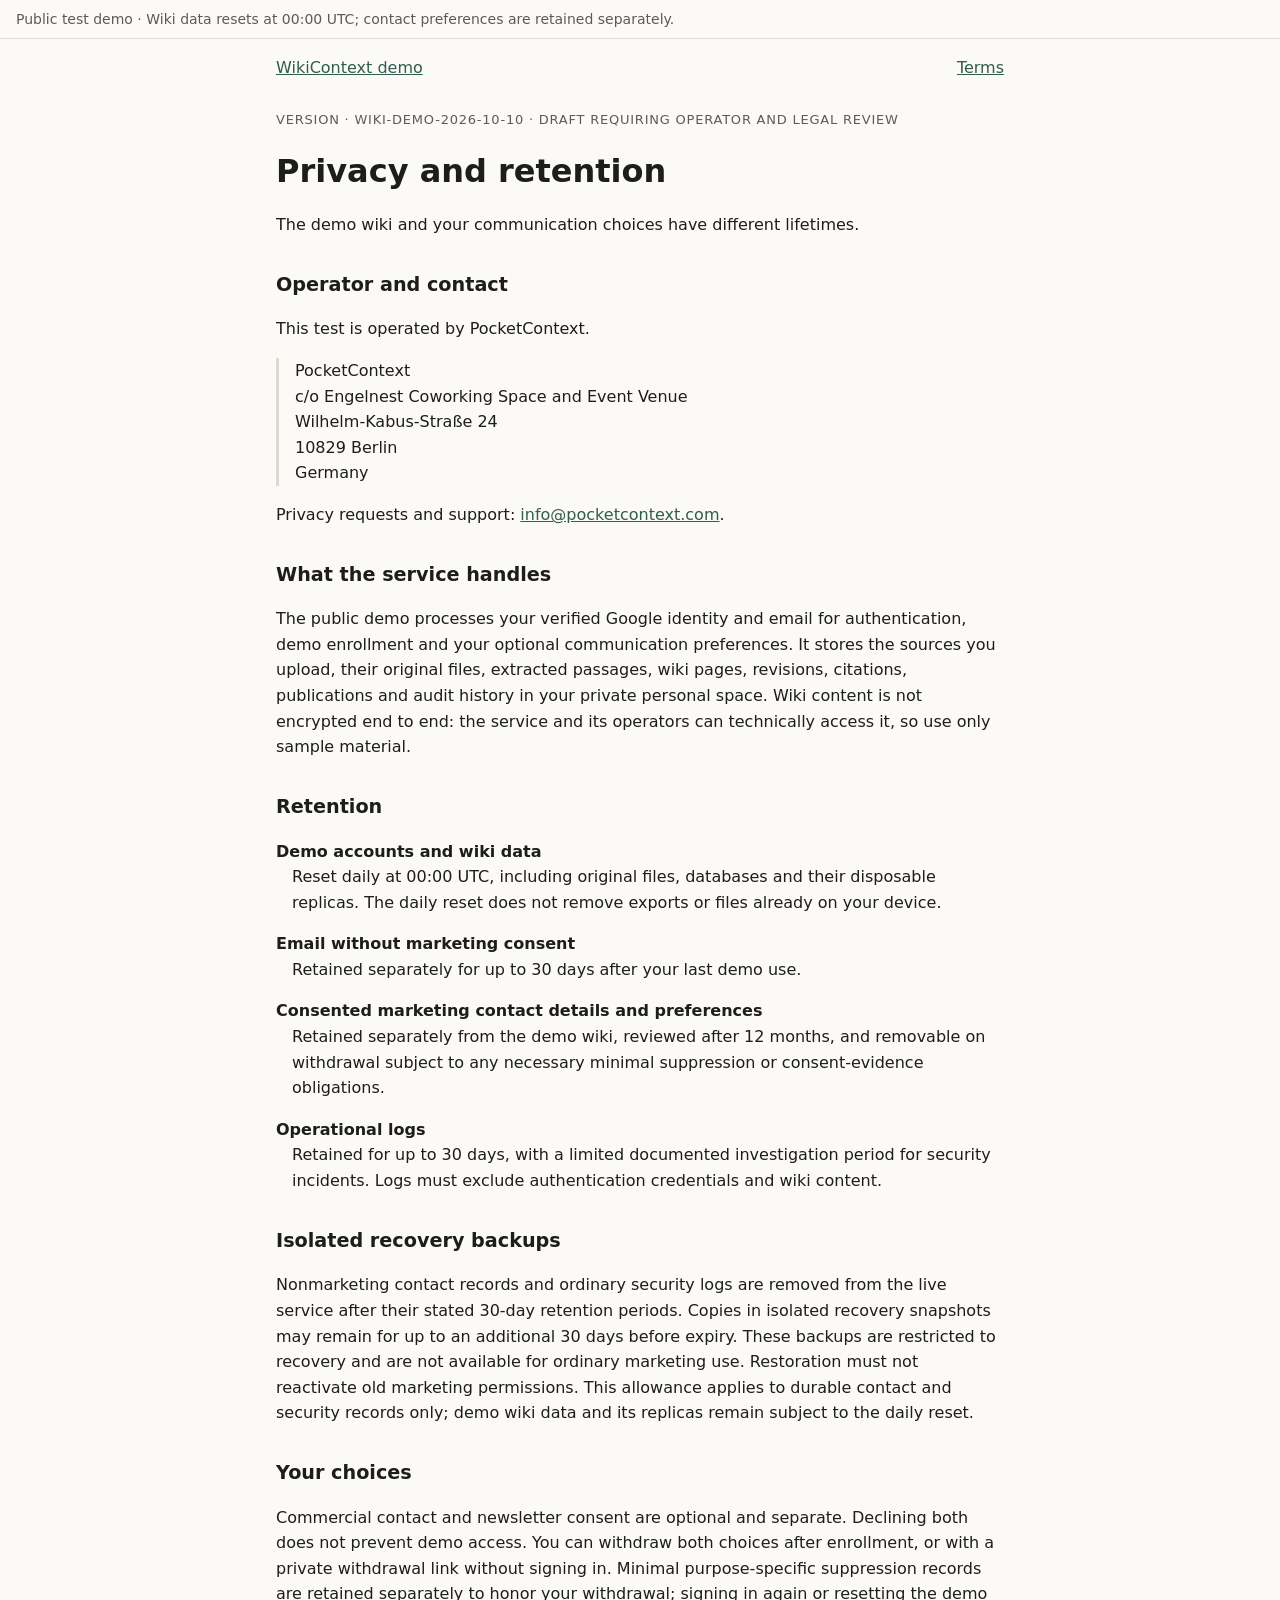
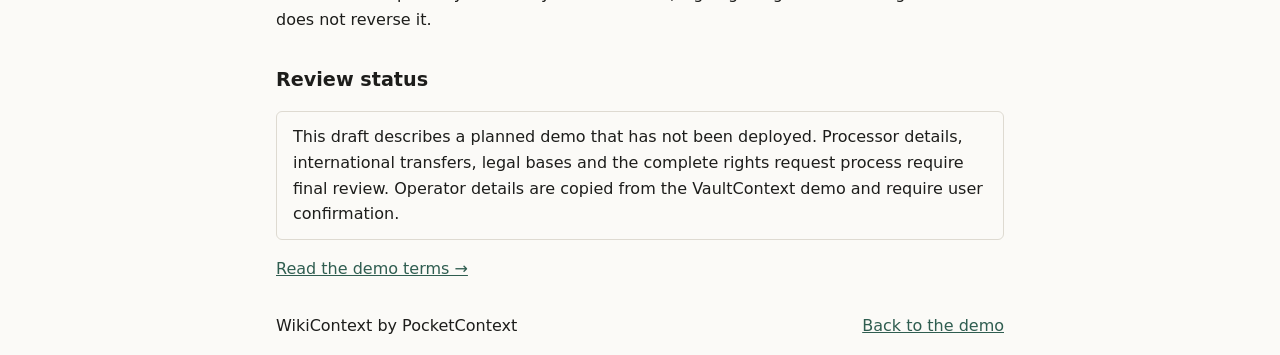
==== legal/privacy.html @ ca78b763 "Prepare isolated WikiContext demo with private search and daily enrollment" ====
<!doctype html><html lang="en"><head><meta charset="utf-8"><meta name="viewport" content="width=device-width, initial-scale=1"><meta name="robots" content="noindex,nofollow"><title>Privacy and retention · WikiContext demo</title><link rel="stylesheet" href="/legal/legal.css"></head><body><div class="notice">Public test demo · Wiki data resets at 00:00 UTC; contact preferences are retained separately.</div><header class="wrap"><a href="/">WikiContext demo</a><a href="/terms/">Terms</a></header><main class="wrap"><p class="eyebrow">VERSION · WIKI-DEMO-2026-10-10 · DRAFT REQUIRING OPERATOR AND LEGAL REVIEW</p><h1>Privacy and retention</h1><p>The demo wiki and your communication choices have different lifetimes.</p><h2>Operator and contact</h2><p>This test is operated by PocketContext.</p><address>PocketContext<br>c/o Engelnest Coworking Space and Event Venue<br>Wilhelm-Kabus-Straße 24<br>10829 Berlin<br>Germany</address><p>Privacy requests and support: <a href="mailto:info@pocketcontext.com">info@pocketcontext.com</a>.</p><h2>What the service handles</h2><p>The public demo processes your verified Google identity and email for authentication, demo enrollment and your optional communication preferences. It stores the sources you upload, their original files, extracted passages, wiki pages, revisions, citations, publications and audit history in your private personal space. Wiki content is not encrypted end to end: the service and its operators can technically access it, so use only sample material.</p><h2>Retention</h2><dl><dt>Demo accounts and wiki data</dt><dd>Reset daily at 00:00 UTC, including original files, databases and their disposable replicas. The daily reset does not remove exports or files already on your device.</dd><dt>Email without marketing consent</dt><dd>Retained separately for up to 30 days after your last demo use.</dd><dt>Consented marketing contact details and preferences</dt><dd>Retained separately from the demo wiki, reviewed after 12 months, and removable on withdrawal subject to any necessary minimal suppression or consent-evidence obligations.</dd><dt>Operational logs</dt><dd>Retained for up to 30 days, with a limited documented investigation period for security incidents. Logs must exclude authentication credentials and wiki content.</dd></dl><h2>Isolated recovery backups</h2><p>Nonmarketing contact records and ordinary security logs are removed from the live service after their stated 30-day retention periods. Copies in isolated recovery snapshots may remain for up to an additional 30 days before expiry. These backups are restricted to recovery and are not available for ordinary marketing use. Restoration must not reactivate old marketing permissions. This allowance applies to durable contact and security records only; demo wiki data and its replicas remain subject to the daily reset.</p><h2>Your choices</h2><p>Commercial contact and newsletter consent are optional and separate. Declining both does not prevent demo access. You can withdraw both choices after enrollment, or with a private withdrawal link without signing in. Minimal purpose-specific suppression records are retained separately to honor your withdrawal; signing in again or resetting the demo does not reverse it.</p><h2>Review status</h2><p class="review">This draft describes a planned demo that has not been deployed. Processor details, international transfers, legal bases and the complete rights request process require final review. Operator details are copied from the VaultContext demo and require user confirmation.</p><p><a href="/terms/">Read the demo terms →</a></p></main><footer class="wrap"><span>WikiContext by PocketContext</span><a href="/">Back to the demo</a></footer></body></html>
---- legal/legal.css ----
:root{color-scheme:light dark;--bg:#fbfaf7;--fg:#1d1d1b;--muted:#5d5b55;--line:#dedad1;--accent:#2f5d50}
@media (prefers-color-scheme:dark){:root{--bg:#161614;--fg:#ecebe6;--muted:#a9a69c;--line:#34332e;--accent:#8cc3b1}}
*{box-sizing:border-box}body{margin:0;background:var(--bg);color:var(--fg);font:16px/1.6 system-ui,-apple-system,"Segoe UI",sans-serif}
.notice{padding:8px 16px;border-bottom:1px solid var(--line);font-size:14px;color:var(--muted)}
.wrap{max-width:760px;margin:0 auto;padding:0 16px}header.wrap,footer.wrap{display:flex;justify-content:space-between;align-items:center;gap:12px;padding-top:16px;padding-bottom:16px}
a{color:var(--accent)}.eyebrow{font-size:13px;letter-spacing:.06em;color:var(--muted)}h1{font-size:2rem;line-height:1.2}h2{margin-top:2rem;font-size:1.2rem}
dt{font-weight:600;margin-top:1rem}dd{margin:0 0 0 1rem}address{font-style:normal;padding-left:1rem;border-left:3px solid var(--line)}
.review{border:1px solid var(--line);padding:12px 16px;border-radius:6px}
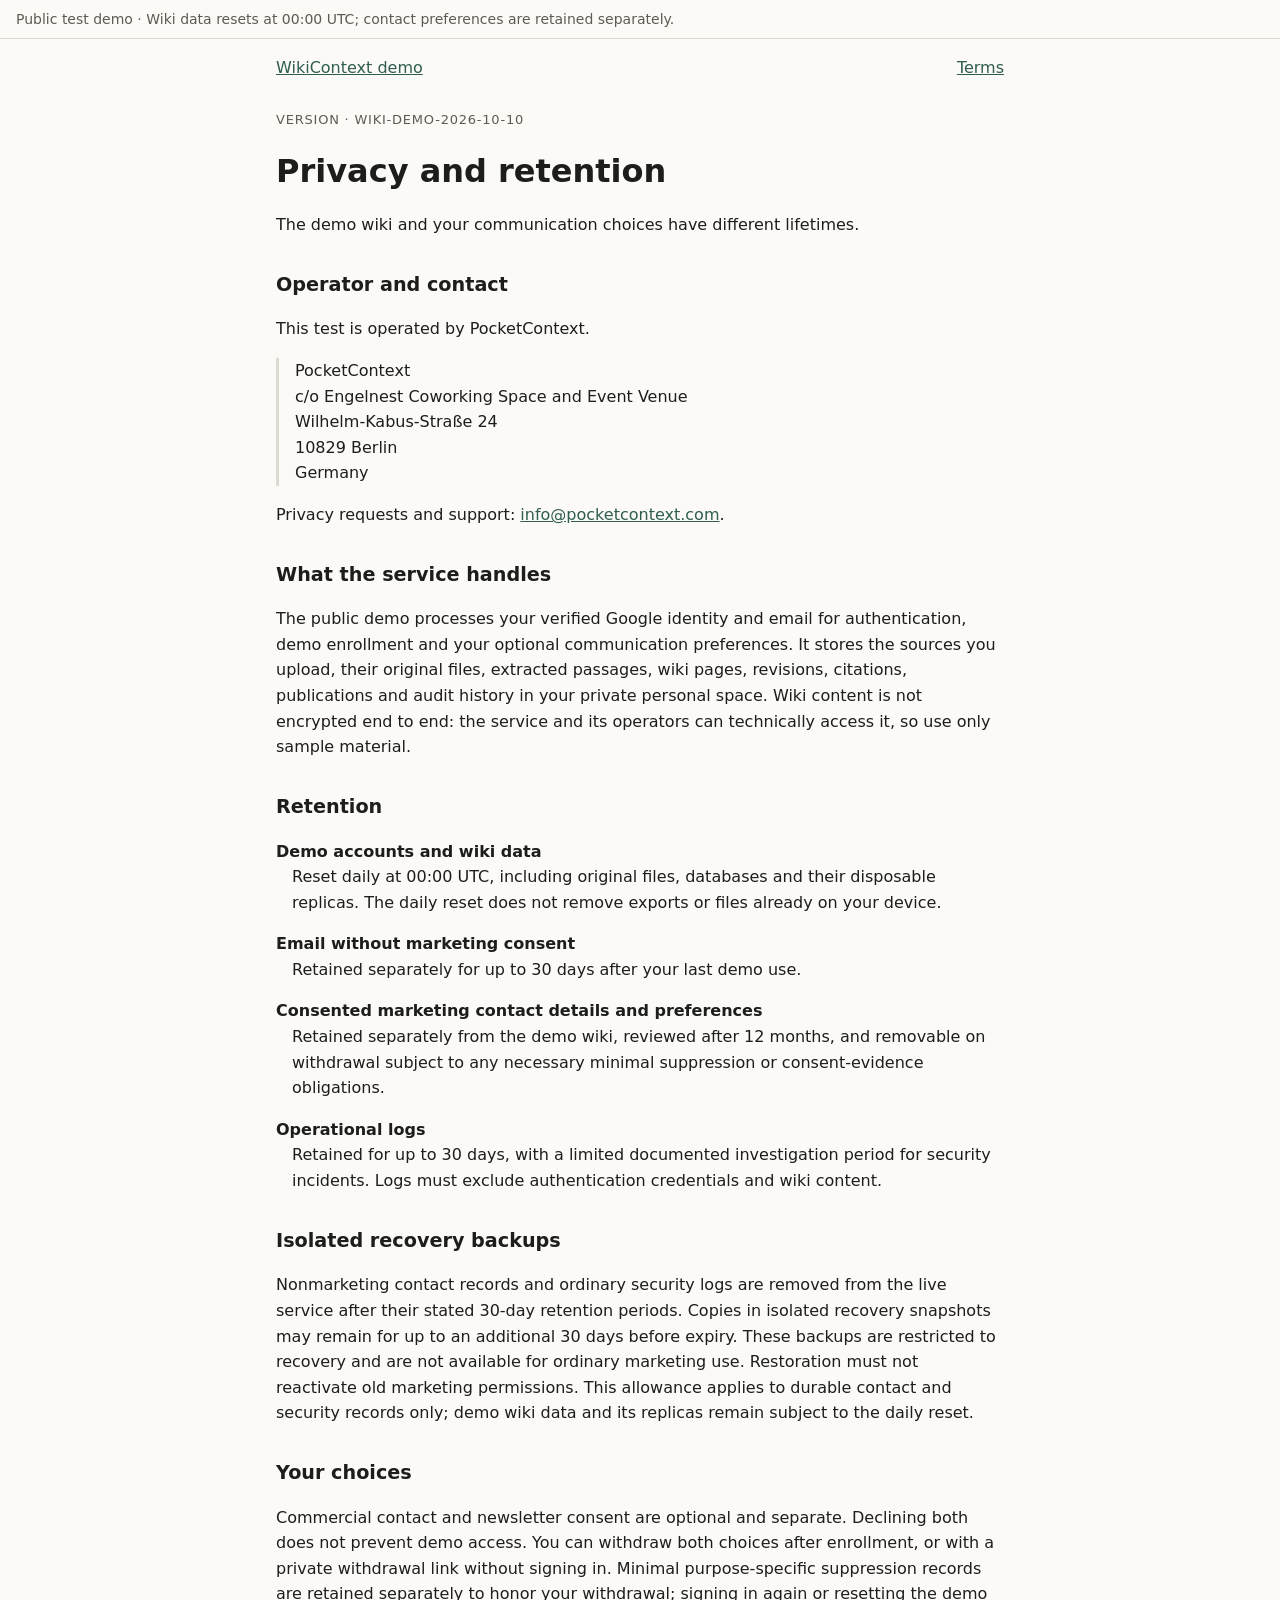
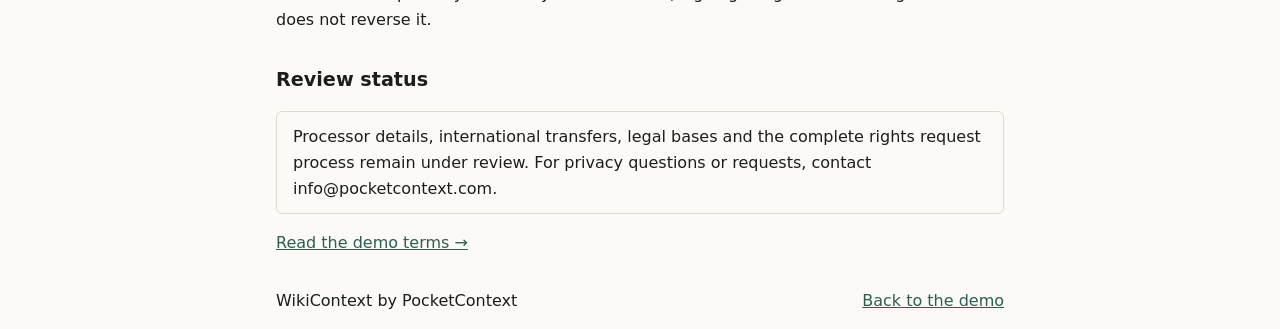
==== commit 219c8804: "Prepare Wiki Demo for standard PocketDeploy delivery" ====
--- a/legal/privacy.html
+++ b/legal/privacy.html
@@ -1 +1 @@
-<!doctype html><html lang="en"><head><meta charset="utf-8"><meta name="viewport" content="width=device-width, initial-scale=1"><meta name="robots" content="noindex,nofollow"><title>Privacy and retention · WikiContext demo</title><link rel="stylesheet" href="/legal/legal.css"></head><body><div class="notice">Public test demo · Wiki data resets at 00:00 UTC; contact preferences are retained separately.</div><header class="wrap"><a href="/">WikiContext demo</a><a href="/terms/">Terms</a></header><main class="wrap"><p class="eyebrow">VERSION · WIKI-DEMO-2026-10-10 · DRAFT REQUIRING OPERATOR AND LEGAL REVIEW</p><h1>Privacy and retention</h1><p>The demo wiki and your communication choices have different lifetimes.</p><h2>Operator and contact</h2><p>This test is operated by PocketContext.</p><address>PocketContext<br>c/o Engelnest Coworking Space and Event Venue<br>Wilhelm-Kabus-Straße 24<br>10829 Berlin<br>Germany</address><p>Privacy requests and support: <a href="mailto:info@pocketcontext.com">info@pocketcontext.com</a>.</p><h2>What the service handles</h2><p>The public demo processes your verified Google identity and email for authentication, demo enrollment and your optional communication preferences. It stores the sources you upload, their original files, extracted passages, wiki pages, revisions, citations, publications and audit history in your private personal space. Wiki content is not encrypted end to end: the service and its operators can technically access it, so use only sample material.</p><h2>Retention</h2><dl><dt>Demo accounts and wiki data</dt><dd>Reset daily at 00:00 UTC, including original files, databases and their disposable replicas. The daily reset does not remove exports or files already on your device.</dd><dt>Email without marketing consent</dt><dd>Retained separately for up to 30 days after your last demo use.</dd><dt>Consented marketing contact details and preferences</dt><dd>Retained separately from the demo wiki, reviewed after 12 months, and removable on withdrawal subject to any necessary minimal suppression or consent-evidence obligations.</dd><dt>Operational logs</dt><dd>Retained for up to 30 days, with a limited documented investigation period for security incidents. Logs must exclude authentication credentials and wiki content.</dd></dl><h2>Isolated recovery backups</h2><p>Nonmarketing contact records and ordinary security logs are removed from the live service after their stated 30-day retention periods. Copies in isolated recovery snapshots may remain for up to an additional 30 days before expiry. These backups are restricted to recovery and are not available for ordinary marketing use. Restoration must not reactivate old marketing permissions. This allowance applies to durable contact and security records only; demo wiki data and its replicas remain subject to the daily reset.</p><h2>Your choices</h2><p>Commercial contact and newsletter consent are optional and separate. Declining both does not prevent demo access. You can withdraw both choices after enrollment, or with a private withdrawal link without signing in. Minimal purpose-specific suppression records are retained separately to honor your withdrawal; signing in again or resetting the demo does not reverse it.</p><h2>Review status</h2><p class="review">This draft describes a planned demo that has not been deployed. Processor details, international transfers, legal bases and the complete rights request process require final review. Operator details are copied from the VaultContext demo and require user confirmation.</p><p><a href="/terms/">Read the demo terms →</a></p></main><footer class="wrap"><span>WikiContext by PocketContext</span><a href="/">Back to the demo</a></footer></body></html>
+<!doctype html><html lang="en"><head><meta charset="utf-8"><meta name="viewport" content="width=device-width, initial-scale=1"><meta name="robots" content="noindex,nofollow"><title>Privacy and retention · WikiContext demo</title><link rel="stylesheet" href="/legal/legal.css"></head><body><div class="notice">Public test demo · Wiki data resets at 00:00 UTC; contact preferences are retained separately.</div><header class="wrap"><a href="/">WikiContext demo</a><a href="/terms/">Terms</a></header><main class="wrap"><p class="eyebrow">VERSION · WIKI-DEMO-2026-10-10</p><h1>Privacy and retention</h1><p>The demo wiki and your communication choices have different lifetimes.</p><h2>Operator and contact</h2><p>This test is operated by PocketContext.</p><address>PocketContext<br>c/o Engelnest Coworking Space and Event Venue<br>Wilhelm-Kabus-Straße 24<br>10829 Berlin<br>Germany</address><p>Privacy requests and support: <a href="mailto:info@pocketcontext.com">info@pocketcontext.com</a>.</p><h2>What the service handles</h2><p>The public demo processes your verified Google identity and email for authentication, demo enrollment and your optional communication preferences. It stores the sources you upload, their original files, extracted passages, wiki pages, revisions, citations, publications and audit history in your private personal space. Wiki content is not encrypted end to end: the service and its operators can technically access it, so use only sample material.</p><h2>Retention</h2><dl><dt>Demo accounts and wiki data</dt><dd>Reset daily at 00:00 UTC, including original files, databases and their disposable replicas. The daily reset does not remove exports or files already on your device.</dd><dt>Email without marketing consent</dt><dd>Retained separately for up to 30 days after your last demo use.</dd><dt>Consented marketing contact details and preferences</dt><dd>Retained separately from the demo wiki, reviewed after 12 months, and removable on withdrawal subject to any necessary minimal suppression or consent-evidence obligations.</dd><dt>Operational logs</dt><dd>Retained for up to 30 days, with a limited documented investigation period for security incidents. Logs must exclude authentication credentials and wiki content.</dd></dl><h2>Isolated recovery backups</h2><p>Nonmarketing contact records and ordinary security logs are removed from the live service after their stated 30-day retention periods. Copies in isolated recovery snapshots may remain for up to an additional 30 days before expiry. These backups are restricted to recovery and are not available for ordinary marketing use. Restoration must not reactivate old marketing permissions. This allowance applies to durable contact and security records only; demo wiki data and its replicas remain subject to the daily reset.</p><h2>Your choices</h2><p>Commercial contact and newsletter consent are optional and separate. Declining both does not prevent demo access. You can withdraw both choices after enrollment, or with a private withdrawal link without signing in. Minimal purpose-specific suppression records are retained separately to honor your withdrawal; signing in again or resetting the demo does not reverse it.</p><h2>Review status</h2><p class="review">Processor details, international transfers, legal bases and the complete rights request process remain under review. For privacy questions or requests, contact info@pocketcontext.com.</p><p><a href="/terms/">Read the demo terms →</a></p></main><footer class="wrap"><span>WikiContext by PocketContext</span><a href="/">Back to the demo</a></footer></body></html>
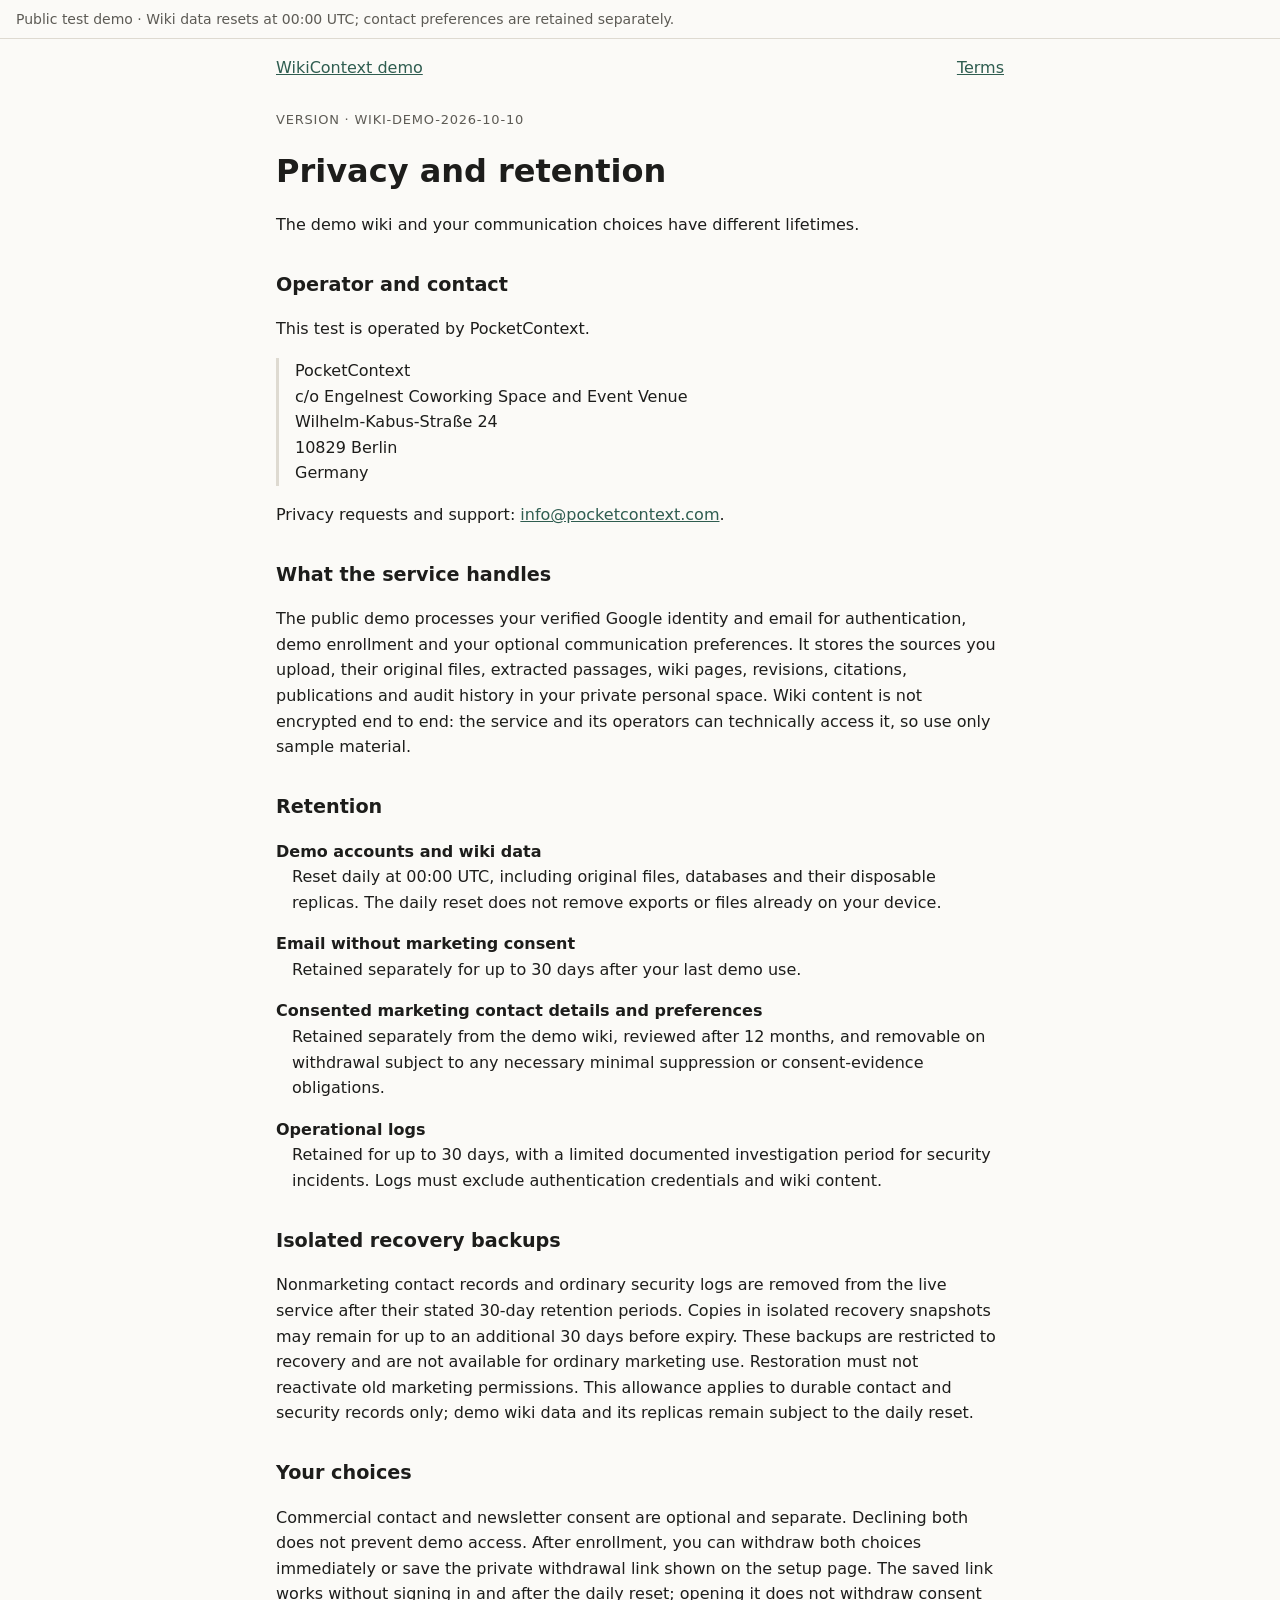
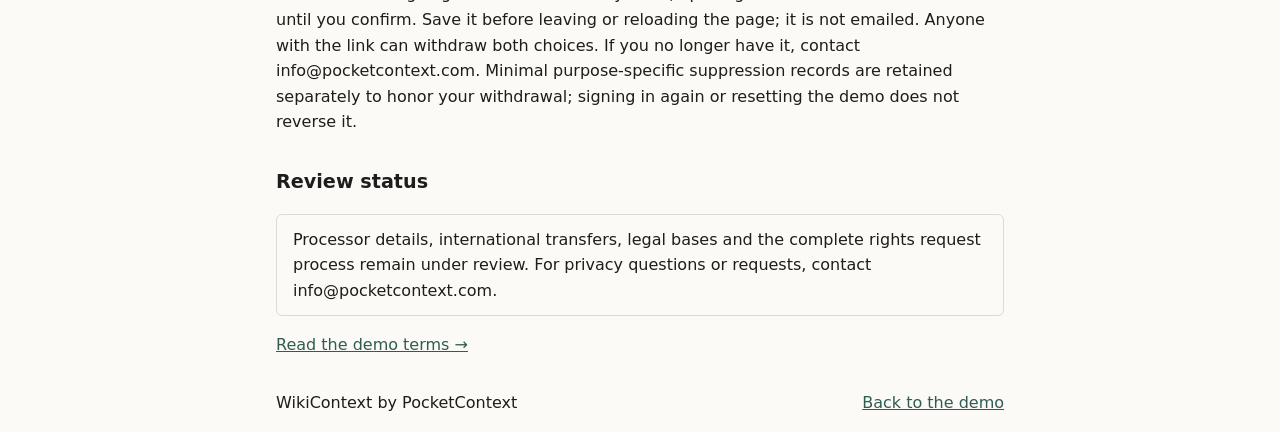
==== commit 9f237178: "Fix demo lifecycle recovery and harden public deployment" ====
--- a/legal/privacy.html
+++ b/legal/privacy.html
@@ -1 +1 @@
-<!doctype html><html lang="en"><head><meta charset="utf-8"><meta name="viewport" content="width=device-width, initial-scale=1"><meta name="robots" content="noindex,nofollow"><title>Privacy and retention · WikiContext demo</title><link rel="stylesheet" href="/legal/legal.css"></head><body><div class="notice">Public test demo · Wiki data resets at 00:00 UTC; contact preferences are retained separately.</div><header class="wrap"><a href="/">WikiContext demo</a><a href="/terms/">Terms</a></header><main class="wrap"><p class="eyebrow">VERSION · WIKI-DEMO-2026-10-10</p><h1>Privacy and retention</h1><p>The demo wiki and your communication choices have different lifetimes.</p><h2>Operator and contact</h2><p>This test is operated by PocketContext.</p><address>PocketContext<br>c/o Engelnest Coworking Space and Event Venue<br>Wilhelm-Kabus-Straße 24<br>10829 Berlin<br>Germany</address><p>Privacy requests and support: <a href="mailto:info@pocketcontext.com">info@pocketcontext.com</a>.</p><h2>What the service handles</h2><p>The public demo processes your verified Google identity and email for authentication, demo enrollment and your optional communication preferences. It stores the sources you upload, their original files, extracted passages, wiki pages, revisions, citations, publications and audit history in your private personal space. Wiki content is not encrypted end to end: the service and its operators can technically access it, so use only sample material.</p><h2>Retention</h2><dl><dt>Demo accounts and wiki data</dt><dd>Reset daily at 00:00 UTC, including original files, databases and their disposable replicas. The daily reset does not remove exports or files already on your device.</dd><dt>Email without marketing consent</dt><dd>Retained separately for up to 30 days after your last demo use.</dd><dt>Consented marketing contact details and preferences</dt><dd>Retained separately from the demo wiki, reviewed after 12 months, and removable on withdrawal subject to any necessary minimal suppression or consent-evidence obligations.</dd><dt>Operational logs</dt><dd>Retained for up to 30 days, with a limited documented investigation period for security incidents. Logs must exclude authentication credentials and wiki content.</dd></dl><h2>Isolated recovery backups</h2><p>Nonmarketing contact records and ordinary security logs are removed from the live service after their stated 30-day retention periods. Copies in isolated recovery snapshots may remain for up to an additional 30 days before expiry. These backups are restricted to recovery and are not available for ordinary marketing use. Restoration must not reactivate old marketing permissions. This allowance applies to durable contact and security records only; demo wiki data and its replicas remain subject to the daily reset.</p><h2>Your choices</h2><p>Commercial contact and newsletter consent are optional and separate. Declining both does not prevent demo access. You can withdraw both choices after enrollment, or with a private withdrawal link without signing in. Minimal purpose-specific suppression records are retained separately to honor your withdrawal; signing in again or resetting the demo does not reverse it.</p><h2>Review status</h2><p class="review">Processor details, international transfers, legal bases and the complete rights request process remain under review. For privacy questions or requests, contact info@pocketcontext.com.</p><p><a href="/terms/">Read the demo terms →</a></p></main><footer class="wrap"><span>WikiContext by PocketContext</span><a href="/">Back to the demo</a></footer></body></html>
+<!doctype html><html lang="en"><head><meta charset="utf-8"><meta name="viewport" content="width=device-width, initial-scale=1"><meta name="robots" content="noindex,nofollow"><title>Privacy and retention · WikiContext demo</title><link rel="stylesheet" href="/legal/legal.css"></head><body><div class="notice">Public test demo · Wiki data resets at 00:00 UTC; contact preferences are retained separately.</div><header class="wrap"><a href="/">WikiContext demo</a><a href="/terms/">Terms</a></header><main class="wrap"><p class="eyebrow">VERSION · WIKI-DEMO-2026-10-10</p><h1>Privacy and retention</h1><p>The demo wiki and your communication choices have different lifetimes.</p><h2>Operator and contact</h2><p>This test is operated by PocketContext.</p><address>PocketContext<br>c/o Engelnest Coworking Space and Event Venue<br>Wilhelm-Kabus-Straße 24<br>10829 Berlin<br>Germany</address><p>Privacy requests and support: <a href="mailto:info@pocketcontext.com">info@pocketcontext.com</a>.</p><h2>What the service handles</h2><p>The public demo processes your verified Google identity and email for authentication, demo enrollment and your optional communication preferences. It stores the sources you upload, their original files, extracted passages, wiki pages, revisions, citations, publications and audit history in your private personal space. Wiki content is not encrypted end to end: the service and its operators can technically access it, so use only sample material.</p><h2>Retention</h2><dl><dt>Demo accounts and wiki data</dt><dd>Reset daily at 00:00 UTC, including original files, databases and their disposable replicas. The daily reset does not remove exports or files already on your device.</dd><dt>Email without marketing consent</dt><dd>Retained separately for up to 30 days after your last demo use.</dd><dt>Consented marketing contact details and preferences</dt><dd>Retained separately from the demo wiki, reviewed after 12 months, and removable on withdrawal subject to any necessary minimal suppression or consent-evidence obligations.</dd><dt>Operational logs</dt><dd>Retained for up to 30 days, with a limited documented investigation period for security incidents. Logs must exclude authentication credentials and wiki content.</dd></dl><h2>Isolated recovery backups</h2><p>Nonmarketing contact records and ordinary security logs are removed from the live service after their stated 30-day retention periods. Copies in isolated recovery snapshots may remain for up to an additional 30 days before expiry. These backups are restricted to recovery and are not available for ordinary marketing use. Restoration must not reactivate old marketing permissions. This allowance applies to durable contact and security records only; demo wiki data and its replicas remain subject to the daily reset.</p><h2>Your choices</h2><p>Commercial contact and newsletter consent are optional and separate. Declining both does not prevent demo access. After enrollment, you can withdraw both choices immediately or save the private withdrawal link shown on the setup page. The saved link works without signing in and after the daily reset; opening it does not withdraw consent until you confirm. Save it before leaving or reloading the page; it is not emailed. Anyone with the link can withdraw both choices. If you no longer have it, contact info@pocketcontext.com. Minimal purpose-specific suppression records are retained separately to honor your withdrawal; signing in again or resetting the demo does not reverse it.</p><h2>Review status</h2><p class="review">Processor details, international transfers, legal bases and the complete rights request process remain under review. For privacy questions or requests, contact info@pocketcontext.com.</p><p><a href="/terms/">Read the demo terms →</a></p></main><footer class="wrap"><span>WikiContext by PocketContext</span><a href="/">Back to the demo</a></footer></body></html>
